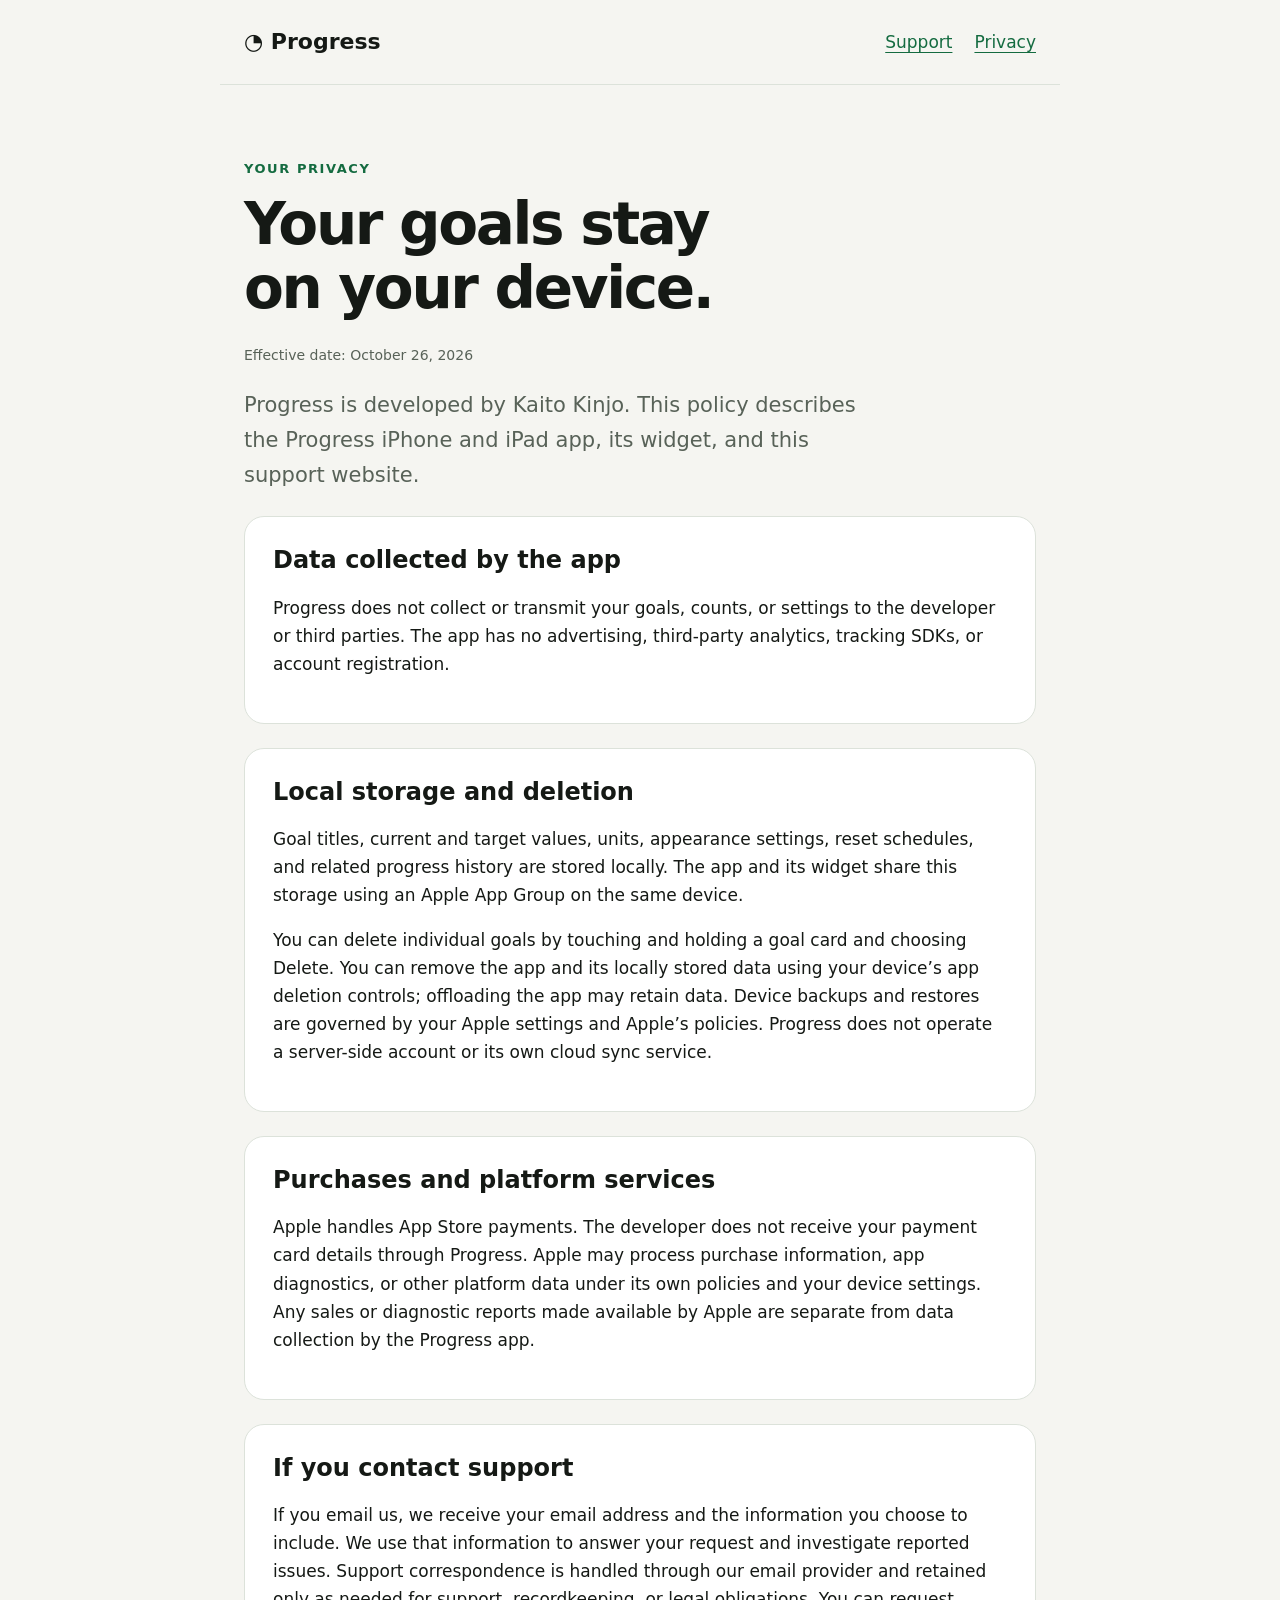
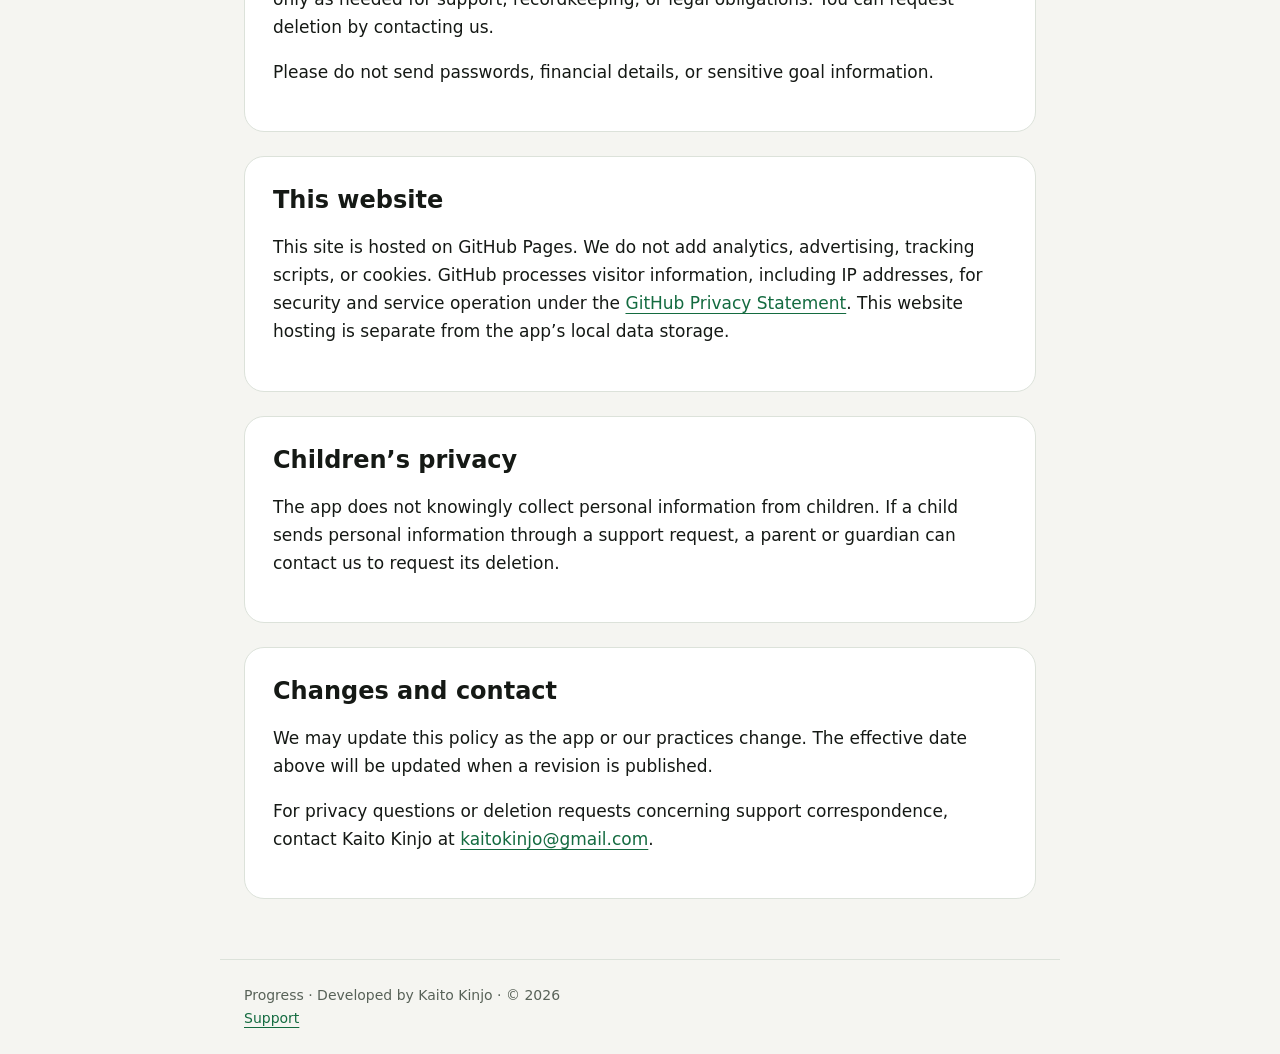
==== progress/privacy.html @ de984e95 "Publish Progress support and privacy pages" ====
<!doctype html>
<html lang="en"><head><meta charset="utf-8"><meta name="viewport" content="width=device-width,initial-scale=1"><title>Progress — Privacy Policy</title><meta name="description" content="How Progress handles your data: local goal storage, no in-app tracking or analytics, and support contact information."><link rel="stylesheet" href="style.css"></head><body>
<header><a class="brand" href="./">◔ Progress</a><nav aria-label="Main navigation"><a href="./">Support</a><a href="privacy.html" aria-current="page">Privacy</a></nav></header>
<main><p class="eyebrow">Your privacy</p><h1>Your goals stay<br>on your device.</h1><p class="date">Effective date: October 26, 2026</p><p class="intro">Progress is developed by Kaito Kinjo. This policy describes the Progress iPhone and iPad app, its widget, and this support website.</p>
<section class="card"><h2>Data collected by the app</h2><p>Progress does not collect or transmit your goals, counts, or settings to the developer or third parties. The app has no advertising, third-party analytics, tracking SDKs, or account registration.</p></section>
<section class="card"><h2>Local storage and deletion</h2><p>Goal titles, current and target values, units, appearance settings, reset schedules, and related progress history are stored locally. The app and its widget share this storage using an Apple App Group on the same device.</p><p>You can delete individual goals by touching and holding a goal card and choosing Delete. You can remove the app and its locally stored data using your device’s app deletion controls; offloading the app may retain data. Device backups and restores are governed by your Apple settings and Apple’s policies. Progress does not operate a server-side account or its own cloud sync service.</p></section>
<section class="card"><h2>Purchases and platform services</h2><p>Apple handles App Store payments. The developer does not receive your payment card details through Progress. Apple may process purchase information, app diagnostics, or other platform data under its own policies and your device settings. Any sales or diagnostic reports made available by Apple are separate from data collection by the Progress app.</p></section>
<section class="card"><h2>If you contact support</h2><p>If you email us, we receive your email address and the information you choose to include. We use that information to answer your request and investigate reported issues. Support correspondence is handled through our email provider and retained only as needed for support, recordkeeping, or legal obligations. You can request deletion by contacting us.</p><p>Please do not send passwords, financial details, or sensitive goal information.</p></section>
<section class="card"><h2>This website</h2><p>This site is hosted on GitHub Pages. We do not add analytics, advertising, tracking scripts, or cookies. GitHub processes visitor information, including IP addresses, for security and service operation under the <a href="https://docs.github.com/en/site-policy/privacy-policies/github-general-privacy-statement">GitHub Privacy Statement</a>. This website hosting is separate from the app’s local data storage.</p></section>
<section class="card"><h2>Children’s privacy</h2><p>The app does not knowingly collect personal information from children. If a child sends personal information through a support request, a parent or guardian can contact us to request its deletion.</p></section>
<section class="card"><h2>Changes and contact</h2><p>We may update this policy as the app or our practices change. The effective date above will be updated when a revision is published.</p><p class="contact">For privacy questions or deletion requests concerning support correspondence, contact Kaito Kinjo at <a href="mailto:kaitokinjo@gmail.com">kaitokinjo@gmail.com</a>.</p></section>
</main><footer>Progress · Developed by Kaito Kinjo · © 2026<br><a href="./">Support</a></footer></body></html>
---- progress/style.css ----
:root{color-scheme:light dark;--bg:#f5f5f1;--card:#fff;--ink:#151915;--muted:#586258;--accent:#146b40;--line:#dce2da}*{box-sizing:border-box}body{margin:0;background:var(--bg);color:var(--ink);font:17px/1.65 system-ui,-apple-system,BlinkMacSystemFont,"Segoe UI",sans-serif}a{color:var(--accent);text-underline-offset:4px}a:focus-visible{outline:3px solid var(--accent);outline-offset:5px}header,main,footer{max-width:840px;margin:auto;padding:24px}header{display:flex;justify-content:space-between;align-items:center;gap:20px;border-bottom:1px solid var(--line)}.brand{font-weight:750;color:var(--ink);font-size:22px;text-decoration:none}nav{display:flex;gap:22px}main{padding-top:60px;padding-bottom:60px}h1{font-size:clamp(36px,7vw,58px);line-height:1.1;letter-spacing:-.04em;margin:12px 0 24px}h2{font-size:24px;line-height:1.3;margin:0 0 16px}.eyebrow{color:var(--accent);font-weight:650;font-size:13px;letter-spacing:.12em;text-transform:uppercase}.intro{font-size:21px;color:var(--muted);max-width:640px}.card{background:var(--card);padding:28px;border:1px solid var(--line);border-radius:20px;margin-top:24px}li+li{margin-top:10px}footer{border-top:1px solid var(--line);color:var(--muted);font-size:14px}.date{color:var(--muted);font-size:14px}.contact{overflow-wrap:anywhere}@media(prefers-color-scheme:dark){:root{--bg:#111611;--card:#1a211a;--ink:#f1f5ef;--muted:#b6c1b5;--accent:#82dea4;--line:#344134}}@media(max-width:480px){header,main,footer{padding-left:20px;padding-right:20px}nav{gap:14px;font-size:15px}.card{padding:22px}main{padding-top:36px}}
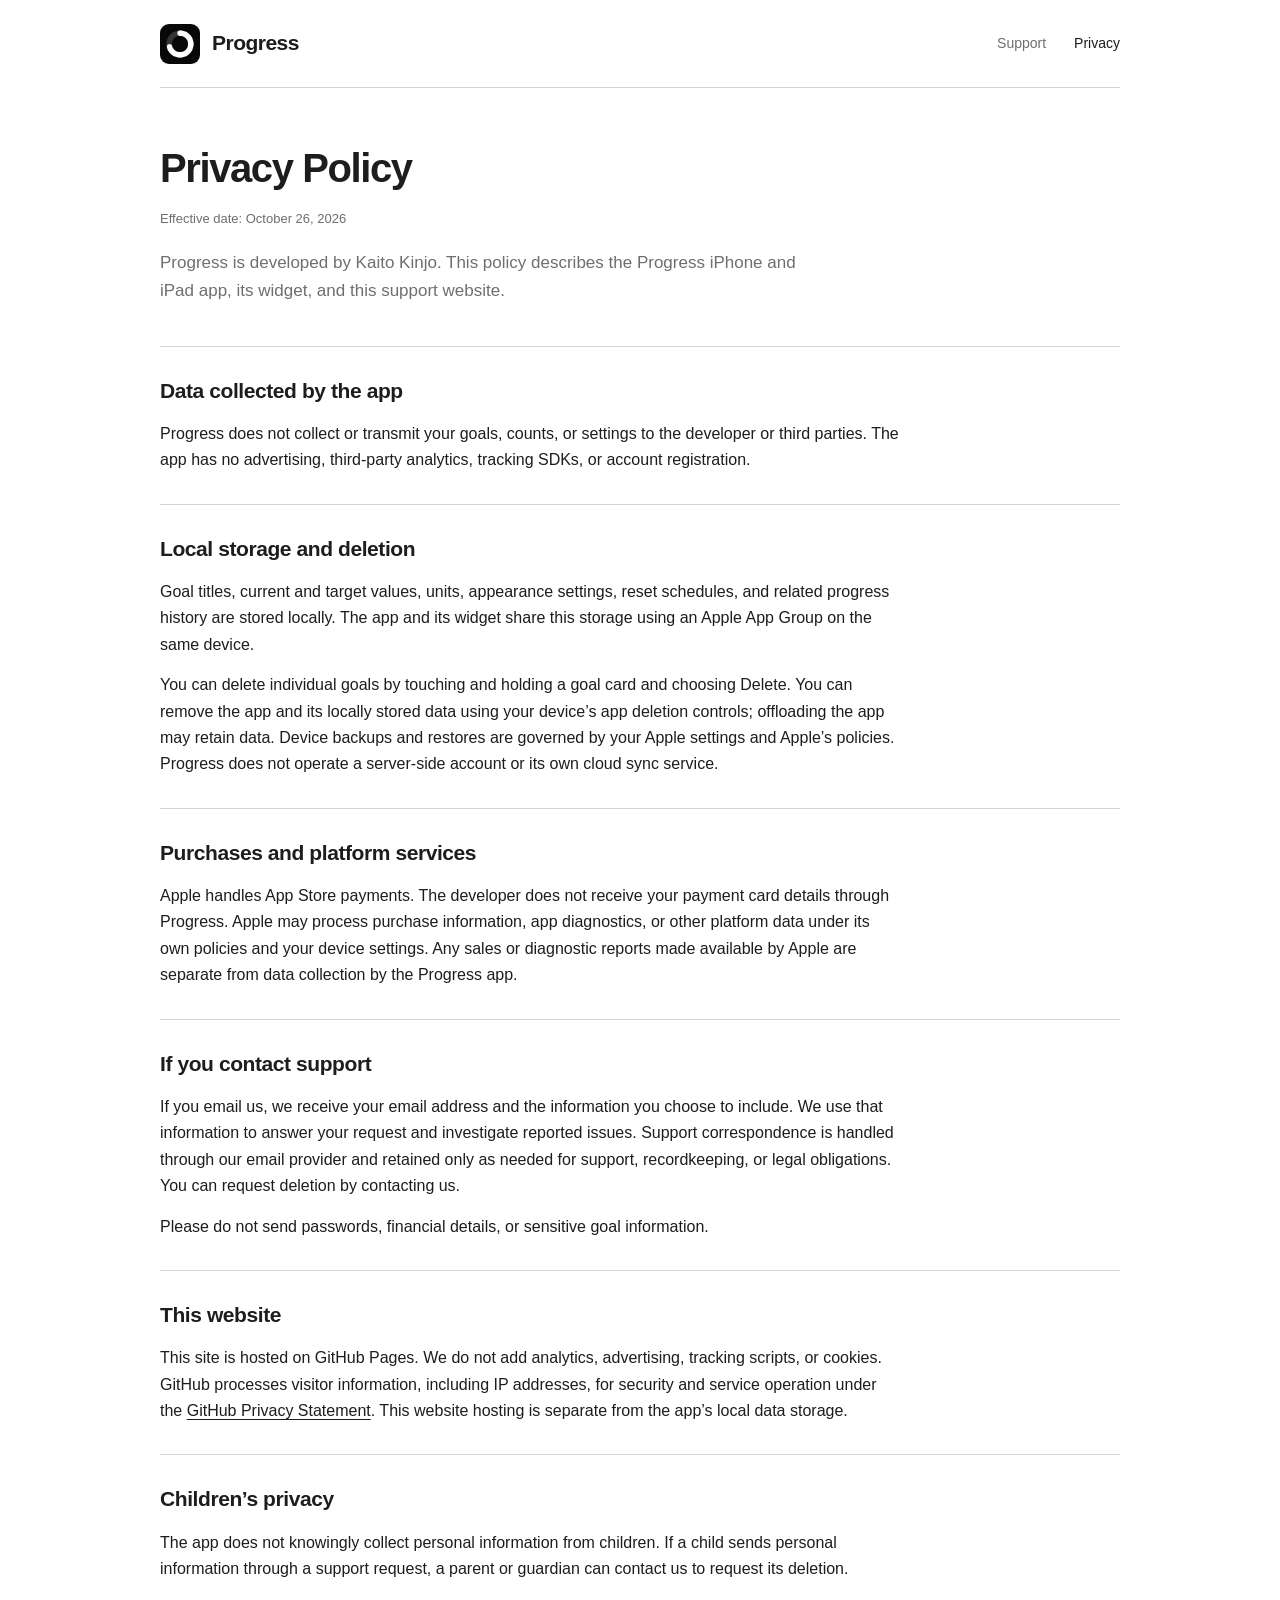
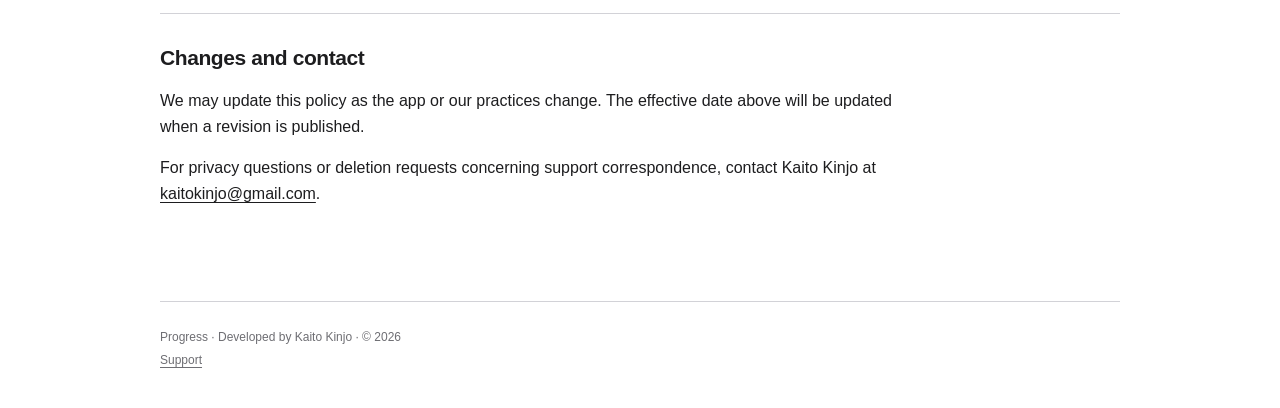
==== commit 2dc94bbe: "Refine Progress support pages with monochrome design and app icon" ====
--- a/progress/privacy.html
+++ b/progress/privacy.html
@@ -1,7 +1,7 @@
 <!doctype html>
-<html lang="en"><head><meta charset="utf-8"><meta name="viewport" content="width=device-width,initial-scale=1"><title>Progress — Privacy Policy</title><meta name="description" content="How Progress handles your data: local goal storage, no in-app tracking or analytics, and support contact information."><link rel="stylesheet" href="style.css"></head><body>
-<header><a class="brand" href="./">◔ Progress</a><nav aria-label="Main navigation"><a href="./">Support</a><a href="privacy.html" aria-current="page">Privacy</a></nav></header>
-<main><p class="eyebrow">Your privacy</p><h1>Your goals stay<br>on your device.</h1><p class="date">Effective date: October 26, 2026</p><p class="intro">Progress is developed by Kaito Kinjo. This policy describes the Progress iPhone and iPad app, its widget, and this support website.</p>
+<html lang="en"><head><meta charset="utf-8"><meta name="viewport" content="width=device-width,initial-scale=1"><title>Progress — Privacy Policy</title><meta name="description" content="How Progress handles your data: local goal storage, no in-app tracking or analytics, and support contact information."><link rel="icon" type="image/png" href="app-icon.png"><link rel="apple-touch-icon" href="app-icon.png"><link rel="stylesheet" href="style.css?v=20261026"></head><body>
+<header><a class="brand" href="./"><img src="app-icon.png" width="40" height="40" alt="">Progress</a><nav aria-label="Main navigation"><a href="./">Support</a><a href="privacy.html" aria-current="page">Privacy</a></nav></header>
+<main><h1>Privacy Policy</h1><p class="date">Effective date: October 26, 2026</p><p class="intro">Progress is developed by Kaito Kinjo. This policy describes the Progress iPhone and iPad app, its widget, and this support website.</p>
 <section class="card"><h2>Data collected by the app</h2><p>Progress does not collect or transmit your goals, counts, or settings to the developer or third parties. The app has no advertising, third-party analytics, tracking SDKs, or account registration.</p></section>
 <section class="card"><h2>Local storage and deletion</h2><p>Goal titles, current and target values, units, appearance settings, reset schedules, and related progress history are stored locally. The app and its widget share this storage using an Apple App Group on the same device.</p><p>You can delete individual goals by touching and holding a goal card and choosing Delete. You can remove the app and its locally stored data using your device’s app deletion controls; offloading the app may retain data. Device backups and restores are governed by your Apple settings and Apple’s policies. Progress does not operate a server-side account or its own cloud sync service.</p></section>
 <section class="card"><h2>Purchases and platform services</h2><p>Apple handles App Store payments. The developer does not receive your payment card details through Progress. Apple may process purchase information, app diagnostics, or other platform data under its own policies and your device settings. Any sales or diagnostic reports made available by Apple are separate from data collection by the Progress app.</p></section>
--- a/progress/style.css
+++ b/progress/style.css
@@ -1 +1,50 @@
-:root{color-scheme:light dark;--bg:#f5f5f1;--card:#fff;--ink:#151915;--muted:#586258;--accent:#146b40;--line:#dce2da}*{box-sizing:border-box}body{margin:0;background:var(--bg);color:var(--ink);font:17px/1.65 system-ui,-apple-system,BlinkMacSystemFont,"Segoe UI",sans-serif}a{color:var(--accent);text-underline-offset:4px}a:focus-visible{outline:3px solid var(--accent);outline-offset:5px}header,main,footer{max-width:840px;margin:auto;padding:24px}header{display:flex;justify-content:space-between;align-items:center;gap:20px;border-bottom:1px solid var(--line)}.brand{font-weight:750;color:var(--ink);font-size:22px;text-decoration:none}nav{display:flex;gap:22px}main{padding-top:60px;padding-bottom:60px}h1{font-size:clamp(36px,7vw,58px);line-height:1.1;letter-spacing:-.04em;margin:12px 0 24px}h2{font-size:24px;line-height:1.3;margin:0 0 16px}.eyebrow{color:var(--accent);font-weight:650;font-size:13px;letter-spacing:.12em;text-transform:uppercase}.intro{font-size:21px;color:var(--muted);max-width:640px}.card{background:var(--card);padding:28px;border:1px solid var(--line);border-radius:20px;margin-top:24px}li+li{margin-top:10px}footer{border-top:1px solid var(--line);color:var(--muted);font-size:14px}.date{color:var(--muted);font-size:14px}.contact{overflow-wrap:anywhere}@media(prefers-color-scheme:dark){:root{--bg:#111611;--card:#1a211a;--ink:#f1f5ef;--muted:#b6c1b5;--accent:#82dea4;--line:#344134}}@media(max-width:480px){header,main,footer{padding-left:20px;padding-right:20px}nav{gap:14px;font-size:15px}.card{padding:22px}main{padding-top:36px}}
+:root {
+  color-scheme: light dark;
+  --bg: #fff;
+  --ink: #1d1d1f;
+  --muted: #6e6e73;
+  --line: #d2d2d7;
+  --soft: #f5f5f7;
+}
+* { box-sizing: border-box; }
+body { margin: 0; background: var(--bg); color: var(--ink); font: 16px/1.65 -apple-system, BlinkMacSystemFont, "Segoe UI", sans-serif; -webkit-font-smoothing: antialiased; }
+a { color: var(--ink); text-underline-offset: 3px; text-decoration-thickness: 1px; }
+a:hover { color: var(--muted); }
+a:focus-visible { outline: 2px solid var(--ink); outline-offset: 5px; border-radius: 2px; }
+header, main, footer { width: min(100% - 64px, 960px); margin-inline: auto; }
+header { min-height: 88px; display: flex; align-items: center; justify-content: space-between; gap: 24px; border-bottom: 1px solid var(--line); }
+.brand { display: inline-flex; align-items: center; gap: 12px; font-size: 21px; font-weight: 600; letter-spacing: -.025em; text-decoration: none; }
+.brand img { width: 40px; height: 40px; border-radius: 9px; }
+nav { display: flex; gap: 28px; font-size: 14px; }
+nav a { color: var(--muted); text-decoration: none; padding-block: 12px; }
+nav a[aria-current="page"] { color: var(--ink); }
+main { padding-block: 56px 64px; }
+h1 { font-size: clamp(30px, 5vw, 40px); font-weight: 600; line-height: 1.2; letter-spacing: -.035em; margin: 0 0 16px; }
+h2 { font-size: 21px; font-weight: 600; line-height: 1.35; letter-spacing: -.02em; margin: 0 0 16px; }
+p { margin: 0 0 14px; }
+.intro { font-size: 17px; color: var(--muted); max-width: 660px; margin-bottom: 40px; }
+.card { border-top: 1px solid var(--line); padding-block: 30px; }
+.card p, .card ol, .card ul { max-width: 740px; }
+.card > :last-child { margin-bottom: 0; }
+.card ol, .card ul { padding-left: 22px; margin-block: 0 16px; }
+li { padding-left: 4px; }
+li + li { margin-top: 8px; }
+li::marker { color: var(--muted); }
+strong { font-weight: 600; }
+.date { color: var(--muted); font-size: 13px; margin-bottom: 20px; }
+.contact { overflow-wrap: anywhere; }
+footer { border-top: 1px solid var(--line); padding-block: 24px 36px; color: var(--muted); font-size: 12px; line-height: 1.9; }
+footer a { color: var(--muted); }
+@media (prefers-color-scheme: dark) {
+  :root { --bg: #161617; --ink: #f5f5f7; --muted: #a1a1a6; --line: #424245; --soft: #1d1d1f; }
+}
+@media (max-width: 520px) {
+  header, main, footer { width: calc(100% - 40px); }
+  header { min-height: 76px; gap: 16px; }
+  .brand { font-size: 19px; gap: 9px; }
+  .brand img { width: 34px; height: 34px; border-radius: 8px; }
+  nav { gap: 16px; font-size: 13px; }
+  main { padding-block: 36px 40px; }
+  .intro { margin-bottom: 32px; }
+  .card { padding-block: 26px; }
+}
